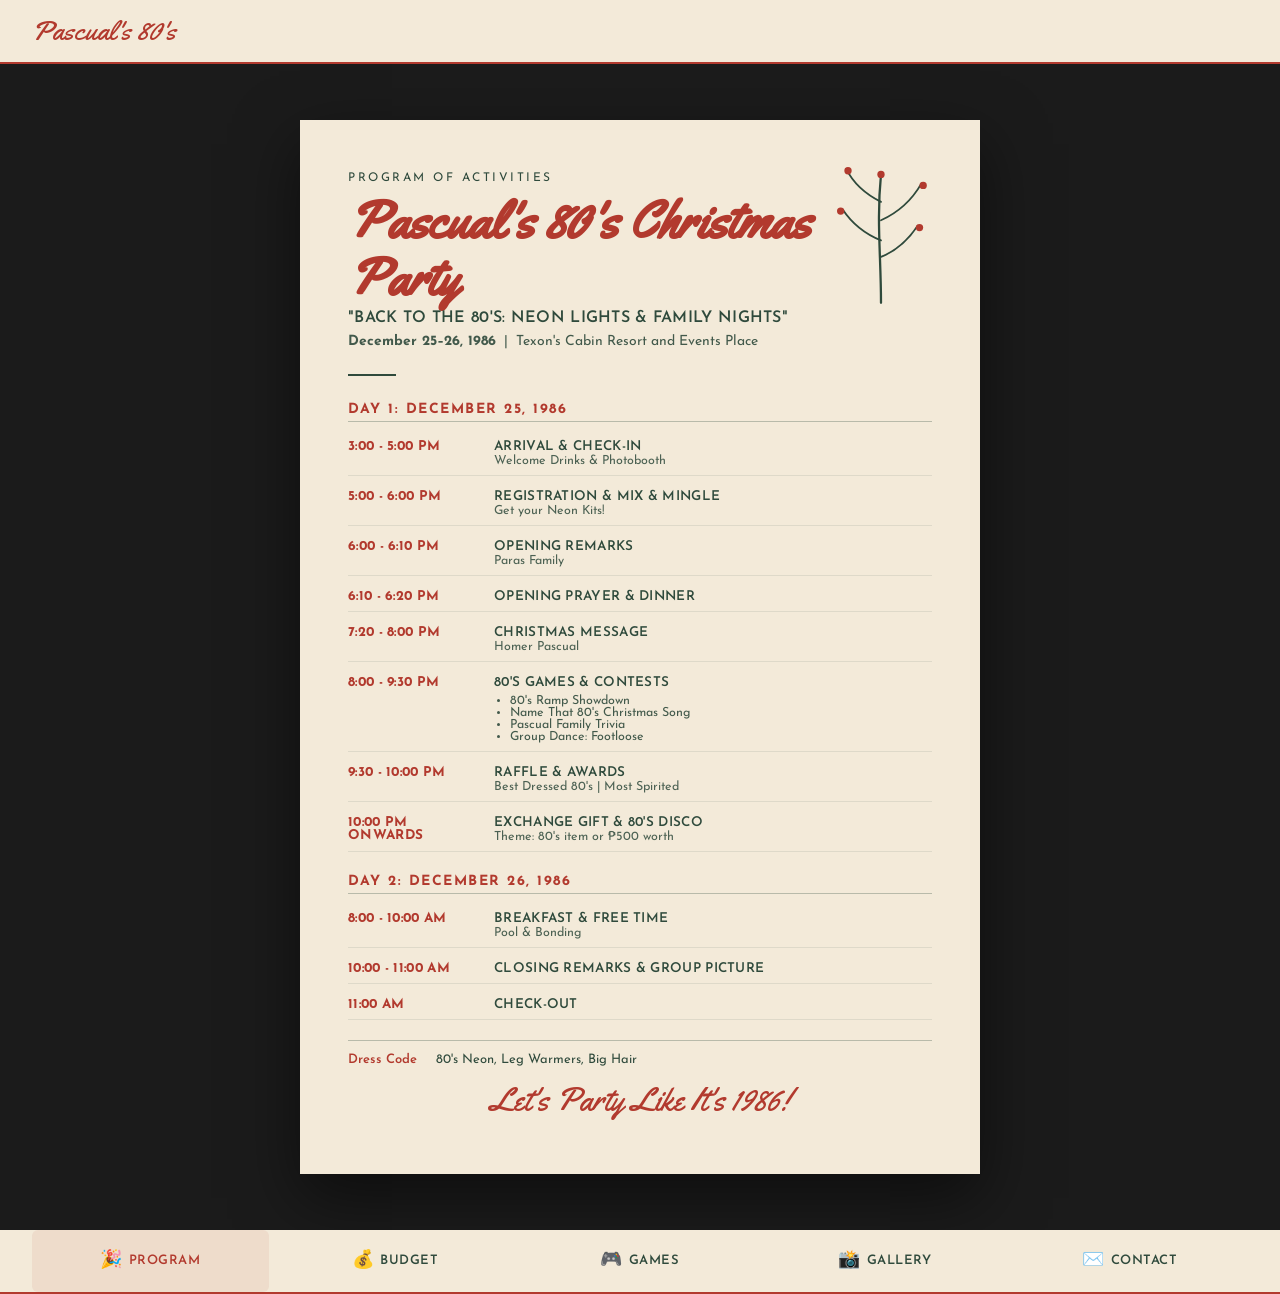
==== index.html @ e9d8d204 "Program: Day 2 ends at 11AM (Closing + Checkout). Budget: remove potluck strikethrough" ====
<!DOCTYPE html>
<html lang="en">
<head>
<meta charset="UTF-8">
<meta name="viewport" content="width=device-width, initial-scale=1.0, maximum-scale=5.0">
<title>Program — Pascual's 80's Christmas Party 1986</title>
<link rel="stylesheet" href="css/style.css">
</head>
<body>

  <nav class="navbar">
    <a href="index.html" class="brand">Pascual's 80's</a>
  </nav>

  <main class="page">
    <div class="card">
      <!-- Pine Sprig Illustration -->
      <svg class="sprig" viewBox="0 0 120 150" xmlns="http://www.w3.org/2000/svg">
        <path d="M60 150 C60 100 55 60 60 10" fill="none" stroke="#2f4a3c" stroke-width="2.5" stroke-linecap="round"/>
        <path d="M60 40 C40 30 28 16 22 4" fill="none" stroke="#2f4a3c" stroke-width="2" stroke-linecap="round"/>
        <path d="M60 60 C82 50 96 34 104 20" fill="none" stroke="#2f4a3c" stroke-width="2" stroke-linecap="round"/>
        <path d="M60 82 C40 74 26 60 18 48" fill="none" stroke="#2f4a3c" stroke-width="2" stroke-linecap="round"/>
        <path d="M60 100 C80 92 92 78 100 66" fill="none" stroke="#2f4a3c" stroke-width="2" stroke-linecap="round"/>
        <circle cx="24" cy="6" r="4" fill="#b23a2e"/>
        <circle cx="106" cy="22" r="4" fill="#b23a2e"/>
        <circle cx="16" cy="50" r="4" fill="#b23a2e"/>
        <circle cx="102" cy="68" r="4" fill="#b23a2e"/>
        <circle cx="60" cy="10" r="4" fill="#b23a2e"/>
      </svg>

      <p class="eyebrow">Program of Activities</p>

      <div class="title-block">
        <h1>Pascual's 80's Christmas Party</h1>
        <div class="subtitle">"Back to the 80's: Neon Lights & Family Nights"</div>
        <div class="venue-info">
          <strong>December 25–26, 1986</strong> &nbsp;|&nbsp; Texon's Cabin Resort and Events Place
        </div>
      </div>

      <div class="rule"></div>

      <!-- Day 1 Schedule -->
      <div class="section-title">Day 1: December 25, 1986</div>

      <div class="timeline">
        <div class="event">
          <div class="time">3:00 - 5:00 PM</div>
          <div class="details">
            <div class="title-text">Arrival & Check-in</div>
            <div class="subtext">Welcome Drinks & Photobooth</div>
          </div>
        </div>

        <div class="event">
          <div class="time">5:00 - 6:00 PM</div>
          <div class="details">
            <div class="title-text">Registration & Mix & Mingle</div>
            <div class="subtext">Get your Neon Kits!</div>
          </div>
        </div>

        <div class="event">
          <div class="time">6:00 - 6:10 PM</div>
          <div class="details">
            <div class="title-text">Opening Remarks</div>
            <div class="subtext">Paras Family</div>
          </div>
        </div>

        <div class="event">
          <div class="time">6:10 - 6:20 PM</div>
          <div class="details">
            <div class="title-text">Opening Prayer & Dinner</div>
          </div>
        </div>

        <div class="event">
          <div class="time">7:20 - 8:00 PM</div>
          <div class="details">
            <div class="title-text">Christmas Message</div>
            <div class="subtext">Homer Pascual</div>
          </div>
        </div>

        <div class="event">
          <div class="time">8:00 - 9:30 PM</div>
          <div class="details">
            <div class="title-text">80's Games & Contests</div>
            <ul class="list">
              <li>80's Ramp Showdown</li>
              <li>Name That 80's Christmas Song</li>
              <li>Pascual Family Trivia</li>
              <li>Group Dance: Footloose</li>
            </ul>
          </div>
        </div>

        <div class="event">
          <div class="time">9:30 - 10:00 PM</div>
          <div class="details">
            <div class="title-text">Raffle & Awards</div>
            <div class="subtext">Best Dressed 80's | Most Spirited</div>
          </div>
        </div>

        <div class="event">
          <div class="time">10:00 PM Onwards</div>
          <div class="details">
            <div class="title-text">Exchange Gift & 80's Disco</div>
            <div class="subtext">Theme: 80's item or ₱500 worth</div>
          </div>
        </div>
      </div>

      <!-- Day 2 Schedule -->
      <div class="section-title">Day 2: December 26, 1986</div>

      <div class="timeline">
        <div class="event">
          <div class="time">8:00 - 10:00 AM</div>
          <div class="details">
            <div class="title-text">Breakfast & Free Time</div>
            <div class="subtext">Pool & Bonding</div>
          </div>
        </div>

        <div class="event">
          <div class="time">10:00 - 11:00 AM</div>
          <div class="details">
            <div class="title-text">Closing Remarks & Group Picture</div>
          </div>
        </div>

        <div class="event">
          <div class="time">11:00 AM</div>
          <div class="details">
            <div class="title-text">Check-Out</div>
          </div>
        </div>
      </div>

      <!-- Footer Information -->
      <div class="party-footer">
        <div class="row"><span class="k">Dress Code</span><span>80's Neon, Leg Warmers, Big Hair</span></div>
      </div>

      <div class="tagline">Let's Party Like It's 1986!</div>
    </div>
  </main>

  <!-- Bottom Tab Bar Navigation -->
  <nav class="bottom-nav">
    <a href="index.html" class="tab active">
      <span class="icon">🎉</span>
      <span>Program</span>
    </a>
    <a href="budget.html" class="tab">
      <span class="icon">💰</span>
      <span>Budget</span>
    </a>
    <a href="games.html" class="tab">
      <span class="icon">🎮</span>
      <span>Games</span>
    </a>
    <a href="gallery.html" class="tab">
      <span class="icon">📸</span>
      <span>Gallery</span>
    </a>
    <a href="contact.html" class="tab">
      <span class="icon">✉️</span>
      <span>Contact</span>
    </a>
  </nav>

</body>
</html>
---- css/style.css ----
/* Pascual's 80's Christmas Party — Mobile-First Professional Stylesheet */

@import url('https://fonts.googleapis.com/css2?family=Yellowtail&family=Josefin+Sans:wght@400;500;600;700&display=swap');

:root{
  --cream:#f3ead9;
  --red:#b23a2e;
  --pine:#2f4a3c;
  --dark:#1b1b1b;
}

*{box-sizing:border-box;}

body{
  margin:0;
  background:var(--dark);
  font-family:'Josefin Sans', sans-serif;
  display:flex;
  flex-direction:column;
  min-height:100vh;
  overflow-x:hidden;
  /* Space for bottom nav */
  padding-bottom:68px;
}

/* ══════════════════════════════════════════
   TOP BRAND BAR — Mobile
   ══════════════════════════════════════════ */
.navbar{
  background:var(--cream);
  border-bottom:2px solid var(--red);
  padding:0 16px;
  display:flex;
  align-items:center;
  justify-content:center;
  height:48px;
  position:sticky;
  top:0;
  z-index:100;
}

.navbar .brand{
  font-family:'Yellowtail', cursive;
  font-size:24px;
  color:var(--red);
  text-decoration:none;
  white-space:nowrap;
}

/* ══════════════════════════════════════════
   BOTTOM TAB BAR — Mobile (Primary Nav)
   ══════════════════════════════════════════ */
.bottom-nav{
  position:fixed;
  bottom:0;
  left:0;
  right:0;
  background:var(--cream);
  border-top:2px solid var(--red);
  display:flex;
  justify-content:space-around;
  align-items:center;
  height:68px;
  z-index:100;
  padding:0 4px;
}

.bottom-nav .tab{
  display:flex;
  flex-direction:column;
  align-items:center;
  justify-content:center;
  gap:2px;
  flex:1;
  height:100%;
  text-decoration:none;
  color:var(--pine);
  font-size:10px;
  font-weight:600;
  letter-spacing:0.5px;
  text-transform:uppercase;
  padding:8px 0;
  transition:all 0.2s ease;
  border-radius:8px;
  margin:4px 2px;
}

.bottom-nav .tab:hover{
  background:rgba(47,74,60,0.08);
}

.bottom-nav .tab.active{
  color:var(--red);
  background:rgba(178,58,46,0.08);
}

.bottom-nav .tab .icon{
  font-size:20px;
  line-height:1;
}

/* ══════════════════════════════════════════
   MAIN CONTENT — Mobile First
   ══════════════════════════════════════════ */
.page{
  flex:1;
  display:flex;
  justify-content:center;
  padding:20px 12px;
}

.card{
  width:100%;
  max-width:680px;
  background:var(--cream);
  position:relative;
  padding:28px 16px;
  display:flex;
  flex-direction:column;
  box-shadow:0 24px 60px rgba(0,0,0,0.5);
}

/* ── Pine Sprig ── */
.sprig{
  position:absolute;
  top:16px;
  right:16px;
  width:60px;
  height:75px;
}

/* ══════════════════════════════════════════
   TYPOGRAPHY — Mobile First
   ══════════════════════════════════════════ */
.eyebrow{
  font-size:12px;
  letter-spacing:1.5px;
  text-transform:uppercase;
  color:var(--pine);
  margin:0 0 8px;
}

.title-block{ margin-bottom:12px; }

h1{
  font-family:'Yellowtail', cursive;
  font-size:36px;
  line-height:1.1;
  color:var(--red);
  margin:0 0 4px;
}

h2{
  font-family:'Yellowtail', cursive;
  font-size:28px;
  line-height:1.1;
  color:var(--red);
  margin:0 0 4px;
}

.subtitle{
  font-size:14px;
  font-weight:600;
  letter-spacing:0.3px;
  color:var(--pine);
  margin:0 0 6px;
  text-transform:uppercase;
}

.venue-info{
  font-size:14px;
  color:var(--pine);
  opacity:0.9;
  margin-bottom:10px;
  line-height:1.4;
}

.rule{
  width:48px;
  height:2px;
  background:var(--pine);
  margin:0 0 12px;
}

/* ══════════════════════════════════════════
   SECTION TITLE
   ══════════════════════════════════════════ */
.section-title{
  font-size:12px;
  font-weight:700;
  letter-spacing:1px;
  text-transform:uppercase;
  color:var(--red);
  border-bottom:1px solid rgba(47,74,60,0.3);
  padding-bottom:4px;
  margin:14px 0 10px;
}

/* ══════════════════════════════════════════
   TIMELINE — Mobile (stacked)
   ══════════════════════════════════════════ */
.timeline{
  display:flex;
  flex-direction:column;
  gap:6px;
  margin-bottom:8px;
}

.event{
  display:flex;
  flex-direction:column;
  gap:2px;
  font-size:14px;
  color:var(--pine);
  padding:8px 0;
  border-bottom:1px solid rgba(47,74,60,0.1);
}

.event .time{
  font-weight:700;
  color:var(--red);
  font-size:12px;
  text-transform:uppercase;
  letter-spacing:0.3px;
}

.event .details{
  display:flex;
  flex-direction:column;
  gap:2px;
}

.event .title-text{
  font-weight:600;
  text-transform:uppercase;
  letter-spacing:0.3px;
  font-size:14px;
}

.event .subtext{
  font-size:13px;
  opacity:0.85;
}

.event .list{
  margin:4px 0 0;
  padding-left:16px;
  font-size:13px;
  opacity:0.9;
}

/* ══════════════════════════════════════════
   SUMMARY BOX — Mobile
   ══════════════════════════════════════════ */
.summary{
  background:rgba(47,74,60,0.08);
  border-left:3px solid var(--red);
  padding:16px 14px;
  margin-bottom:16px;
  border-radius:0 8px 8px 0;
}

.summary .big-number{
  font-family:'Yellowtail', cursive;
  font-size:30px;
  color:var(--red);
  line-height:1;
  margin:0;
}

.summary .per-month{
  font-size:15px;
  font-weight:700;
  color:var(--pine);
  margin:4px 0 0;
}

.summary .per-month span{
  color:var(--red);
  font-size:17px;
}

.summary .total{
  font-size:12px;
  color:var(--pine);
  opacity:0.8;
  margin-top:4px;
}

/* ══════════════════════════════════════════
   BUDGET TABLE — Mobile
   ══════════════════════════════════════════ */
.budget-table{
  width:100%;
  border-collapse:collapse;
  margin-bottom:16px;
}

.budget-table th{
  text-align:left;
  font-size:10px;
  text-transform:uppercase;
  letter-spacing:0.3px;
  color:var(--pine);
  padding:6px 0;
  border-bottom:1px solid rgba(47,74,60,0.2);
}

.budget-table th:last-child{ text-align:right; }

.budget-table td{
  padding:8px 0;
  font-size:13px;
  color:var(--pine);
  border-bottom:1px solid rgba(47,74,60,0.1);
  vertical-align:top;
}

.budget-table td:last-child{
  text-align:right;
  font-weight:600;
  color:var(--red);
  white-space:nowrap;
  padding-left:8px;
}

.budget-table td .desc{
  font-size:11px;
  opacity:0.7;
  font-weight:400;
  margin-top:2px;
}

.budget-table tr.total-row td{
  border-top:2px solid var(--pine);
  border-bottom:none;
  padding-top:10px;
  font-weight:700;
  font-size:14px;
}

.budget-table tr.total-row td:last-child{
  color:var(--red);
  font-size:16px;
}

/* ══════════════════════════════════════════
   NOTES
   ══════════════════════════════════════════ */
.notes{
  background:rgba(47,74,60,0.05);
  border-radius:8px;
  padding:12px 14px;
  margin-bottom:16px;
}

.notes p{
  margin:0 0 6px;
  font-size:13px;
  color:var(--pine);
  line-height:1.4;
}

.notes p:last-child{ margin-bottom:0; }
.notes strong{ color:var(--red); }

/* ══════════════════════════════════════════
   FOOTER
   ══════════════════════════════════════════ */
.party-footer{
  margin-top:12px;
  border-top:1px solid rgba(47,74,60,0.3);
  padding-top:12px;
  display:flex;
  flex-direction:column;
  gap:4px;
  font-size:12px;
  color:var(--pine);
}

.party-footer .row{ display:flex; gap:8px; }

.party-footer .k{
  width:60px;
  flex-shrink:0;
  font-weight:600;
  color:var(--red);
}

.tagline{
  text-align:center;
  font-family:'Yellowtail', cursive;
  font-size:22px;
  color:var(--red);
  margin-top:12px;
}

/* ══════════════════════════════════════════
   GAMES GRID — Mobile (1 column)
   ══════════════════════════════════════════ */
.games-grid{
  display:grid;
  grid-template-columns:1fr;
  gap:10px;
  margin-bottom:16px;
}

.game-card{
  background:rgba(47,74,60,0.05);
  border-radius:8px;
  padding:14px;
  border:1px solid rgba(47,74,60,0.1);
}

.game-card h3{
  font-family:'Yellowtail', cursive;
  font-size:20px;
  color:var(--red);
  margin:0 0 4px;
}

.game-card p{
  font-size:13px;
  color:var(--pine);
  margin:0;
  line-height:1.4;
}

.game-card .status{
  display:inline-block;
  font-size:10px;
  font-weight:700;
  letter-spacing:0.5px;
  text-transform:uppercase;
  color:var(--cream);
  background:var(--red);
  padding:3px 8px;
  border-radius:4px;
  margin-top:8px;
}

/* ══════════════════════════════════════════
   GALLERY GRID — Mobile (1 column)
   ══════════════════════════════════════════ */
.gallery-grid{
  display:grid;
  grid-template-columns:1fr;
  gap:10px;
  margin-bottom:16px;
}

.gallery-item{
  aspect-ratio:4/3;
  background:rgba(47,74,60,0.08);
  border-radius:8px;
  display:flex;
  align-items:center;
  justify-content:center;
  border:1px solid rgba(47,74,60,0.1);
}

.gallery-item span{
  font-family:'Yellowtail', cursive;
  font-size:16px;
  color:var(--pine);
  opacity:0.5;
}

/* ══════════════════════════════════════════
   CONTACT FORM — Mobile
   ══════════════════════════════════════════ */
.contact-form{
  display:flex;
  flex-direction:column;
  gap:12px;
  margin-bottom:16px;
}

.form-group{
  display:flex;
  flex-direction:column;
  gap:4px;
}

.form-group label{
  font-size:11px;
  font-weight:600;
  color:var(--pine);
  text-transform:uppercase;
  letter-spacing:0.5px;
}

.form-group input,
.form-group textarea{
  padding:12px 14px;
  border:1px solid rgba(47,74,60,0.2);
  border-radius:6px;
  font-family:'Josefin Sans', sans-serif;
  font-size:16px;
  color:var(--pine);
  background:rgba(255,255,255,0.5);
}

.form-group textarea{
  min-height:80px;
  resize:vertical;
}

.btn-submit{
  padding:14px 24px;
  background:var(--red);
  color:var(--cream);
  border:none;
  border-radius:6px;
  font-family:'Josefin Sans', sans-serif;
  font-size:13px;
  font-weight:700;
  letter-spacing:0.5px;
  text-transform:uppercase;
  cursor:pointer;
  transition:background 0.2s ease;
  min-height:48px;
}

.btn-submit:hover{
  background:#9a2f24;
}

/* ══════════════════════════════════════════
   PAYMENT METHODS — Mobile
   ══════════════════════════════════════════ */
.payment-methods{
  display:flex;
  flex-direction:column;
  gap:10px;
  margin-bottom:16px;
}

.payment-option{
  display:flex;
  gap:10px;
  padding:14px;
  background:rgba(47,74,60,0.05);
  border-radius:8px;
  border:1px solid rgba(47,74,60,0.1);
  align-items:flex-start;
}

.payment-icon{
  font-size:20px;
  flex-shrink:0;
  width:36px;
  height:36px;
  background:rgba(47,74,60,0.08);
  border-radius:8px;
  display:flex;
  align-items:center;
  justify-content:center;
}

.payment-details{
  display:flex;
  flex-direction:column;
  gap:2px;
  flex:1;
}

.payment-details h4{
  font-size:14px;
  font-weight:700;
  color:var(--red);
  margin:0;
}

.payment-details p{
  font-size:12px;
  color:var(--pine);
  margin:0;
  line-height:1.4;
}

.qr-placeholder{
  margin-top:8px;
  width:80px;
  height:80px;
  background:rgba(47,74,60,0.08);
  border-radius:8px;
  display:flex;
  flex-direction:column;
  align-items:center;
  justify-content:center;
  border:2px dashed rgba(47,74,60,0.2);
}

.qr-placeholder span{
  font-family:'Yellowtail', cursive;
  font-size:14px;
  color:var(--pine);
  opacity:0.6;
}

.qr-placeholder small{
  font-size:9px;
  color:var(--pine);
  opacity:0.5;
  margin-top:2px;
}

/* ══════════════════════════════════════════
   DISCOUNT / POTLUCK BADGES
   ══════════════════════════════════════════ */
.discount-row{ position:relative; }

.original-price{
  text-decoration:line-through;
  color:rgba(47,74,60,0.5);
  font-weight:400;
  font-size:12px;
}

.potluck-badge{
  display:inline-block;
  background:linear-gradient(135deg,var(--pine) 0%,#1f3a2a 100%);
  color:var(--cream);
  font-size:11px;
  font-weight:700;
  letter-spacing:0.5px;
  padding:3px 10px;
  border-radius:4px;
  margin-left:4px;
  vertical-align:middle;
  text-transform:uppercase;
  font-style:italic;
}

.discount-badge{
  display:inline-block;
  background:var(--red);
  color:var(--cream);
  font-size:11px;
  font-weight:700;
  letter-spacing:0.3px;
  padding:3px 8px;
  border-radius:4px;
  margin-left:4px;
  vertical-align:middle;
  text-transform:uppercase;
}

.final-price{
  font-weight:700;
  color:var(--red);
  font-size:15px;
}

.savings{
  font-size:11px;
  color:var(--pine);
  opacity:0.7;
  margin-top:2px;
}

/* ══════════════════════════════════════════
   DISCOUNT BANNER — Mobile
   ══════════════════════════════════════════ */
.discount-banner{
  background:linear-gradient(135deg,var(--red) 0%,#9a2f24 100%);
  color:var(--cream);
  padding:12px 14px;
  border-radius:8px;
  margin-bottom:16px;
  display:flex;
  align-items:center;
  justify-content:space-between;
  gap:10px;
}

.discount-banner .banner-text{
  display:flex;
  flex-direction:column;
  gap:2px;
}

.discount-banner .banner-label{
  font-size:10px;
  text-transform:uppercase;
  letter-spacing:0.5px;
  opacity:0.9;
}

.discount-banner .banner-amount{
  font-family:'Yellowtail', cursive;
  font-size:26px;
  line-height:1;
}

.discount-banner .banner-sub{
  font-size:11px;
  opacity:0.85;
}

.discount-banner .banner-sub strong{
  color:var(--cream);
  font-weight:700;
  opacity:1;
  text-decoration:underline;
}

.discount-banner .banner-badge{
  background:rgba(255,255,255,0.2);
  border:2px solid var(--cream);
  padding:5px 10px;
  border-radius:6px;
  font-weight:700;
  font-size:11px;
  letter-spacing:0.3px;
  text-transform:uppercase;
  white-space:nowrap;
  flex-shrink:0;
}

/* ══════════════════════════════════════════
   TABLET & DESKTOP — 600px+
   ══════════════════════════════════════════ */
@media(min-width:600px){

  body{
    padding-bottom:0;
  }

  .navbar{
    height:64px;
    padding:0 32px;
    justify-content:space-between;
  }

  .navbar .brand{
    font-size:28px;
  }

  /* Show desktop nav links in top bar */
  .bottom-nav{
    position:static;
    border-top:none;
    border-bottom:2px solid var(--red);
    background:var(--cream);
    height:64px;
    padding:0 32px;
    justify-content:center;
    gap:8px;
  }

  .bottom-nav .tab{
    flex-direction:row;
    gap:6px;
    font-size:13px;
    padding:8px 20px;
    margin:0;
    border-radius:6px;
  }

  .bottom-nav .tab .icon{
    font-size:18px;
  }

  .page{
    padding:56px 16px;
  }

  .card{
    padding:52px 48px;
  }

  .sprig{
    top:44px;
    right:44px;
    width:110px;
    height:140px;
  }

  h1{ font-size:52px; }
  h2{ font-size:38px; }

  .subtitle{ font-size:16px; }
  .venue-info{ font-size:14px; }

  .eyebrow{ font-size:12px; letter-spacing:2.5px; }

  .section-title{ font-size:14px; letter-spacing:1.5px; }

  /* Timeline — horizontal on desktop */
  .event{
    flex-direction:row;
    gap:16px;
  }

  .event .time{
    width:130px;
    flex-shrink:0;
    font-size:13.5px;
  }

  .event .title-text{ font-size:13.5px; }
  .event .subtext{ font-size:12.5px; }
  .event .list{ font-size:12.5px; }

  .summary{ padding:20px 24px; }
  .summary .big-number{ font-size:42px; }
  .summary .per-month{ font-size:18px; }
  .summary .per-month span{ font-size:22px; }
  .summary .total{ font-size:14px; }

  .budget-table td{ font-size:14px; }
  .budget-table td .desc{ font-size:12px; }
  .budget-table tr.total-row td{ font-size:16px; }
  .budget-table tr.total-row td:last-child{ font-size:18px; }

  .tagline{ font-size:32px; }

  .games-grid{ grid-template-columns:1fr 1fr; }
  .gallery-grid{ grid-template-columns:1fr 1fr; }

  .discount-banner{ padding:16px 24px; }
  .discount-banner .banner-label{ font-size:11px; }
  .discount-banner .banner-amount{ font-size:32px; }
  .discount-banner .banner-sub{ font-size:12px; }
  .discount-banner .banner-badge{ font-size:14px; padding:8px 16px; }

  .original-price{ font-size:13px; }
  .final-price{ font-size:16px; }
  .savings{ font-size:12px; }

  .party-footer{ font-size:13px; }
  .party-footer .k{ width:80px; }

  .payment-icon{ font-size:28px; width:48px; height:48px; }
  .payment-details h4{ font-size:16px; }
  .payment-details p{ font-size:13px; }

  .form-group input,
  .form-group textarea{ font-size:14px; }
}

/* ══════════════════════════════════════════
   LARGE SCREENS — 900px+
   ══════════════════════════════════════════ */
@media(min-width:900px){
  .card{
    max-width:680px;
  }
}
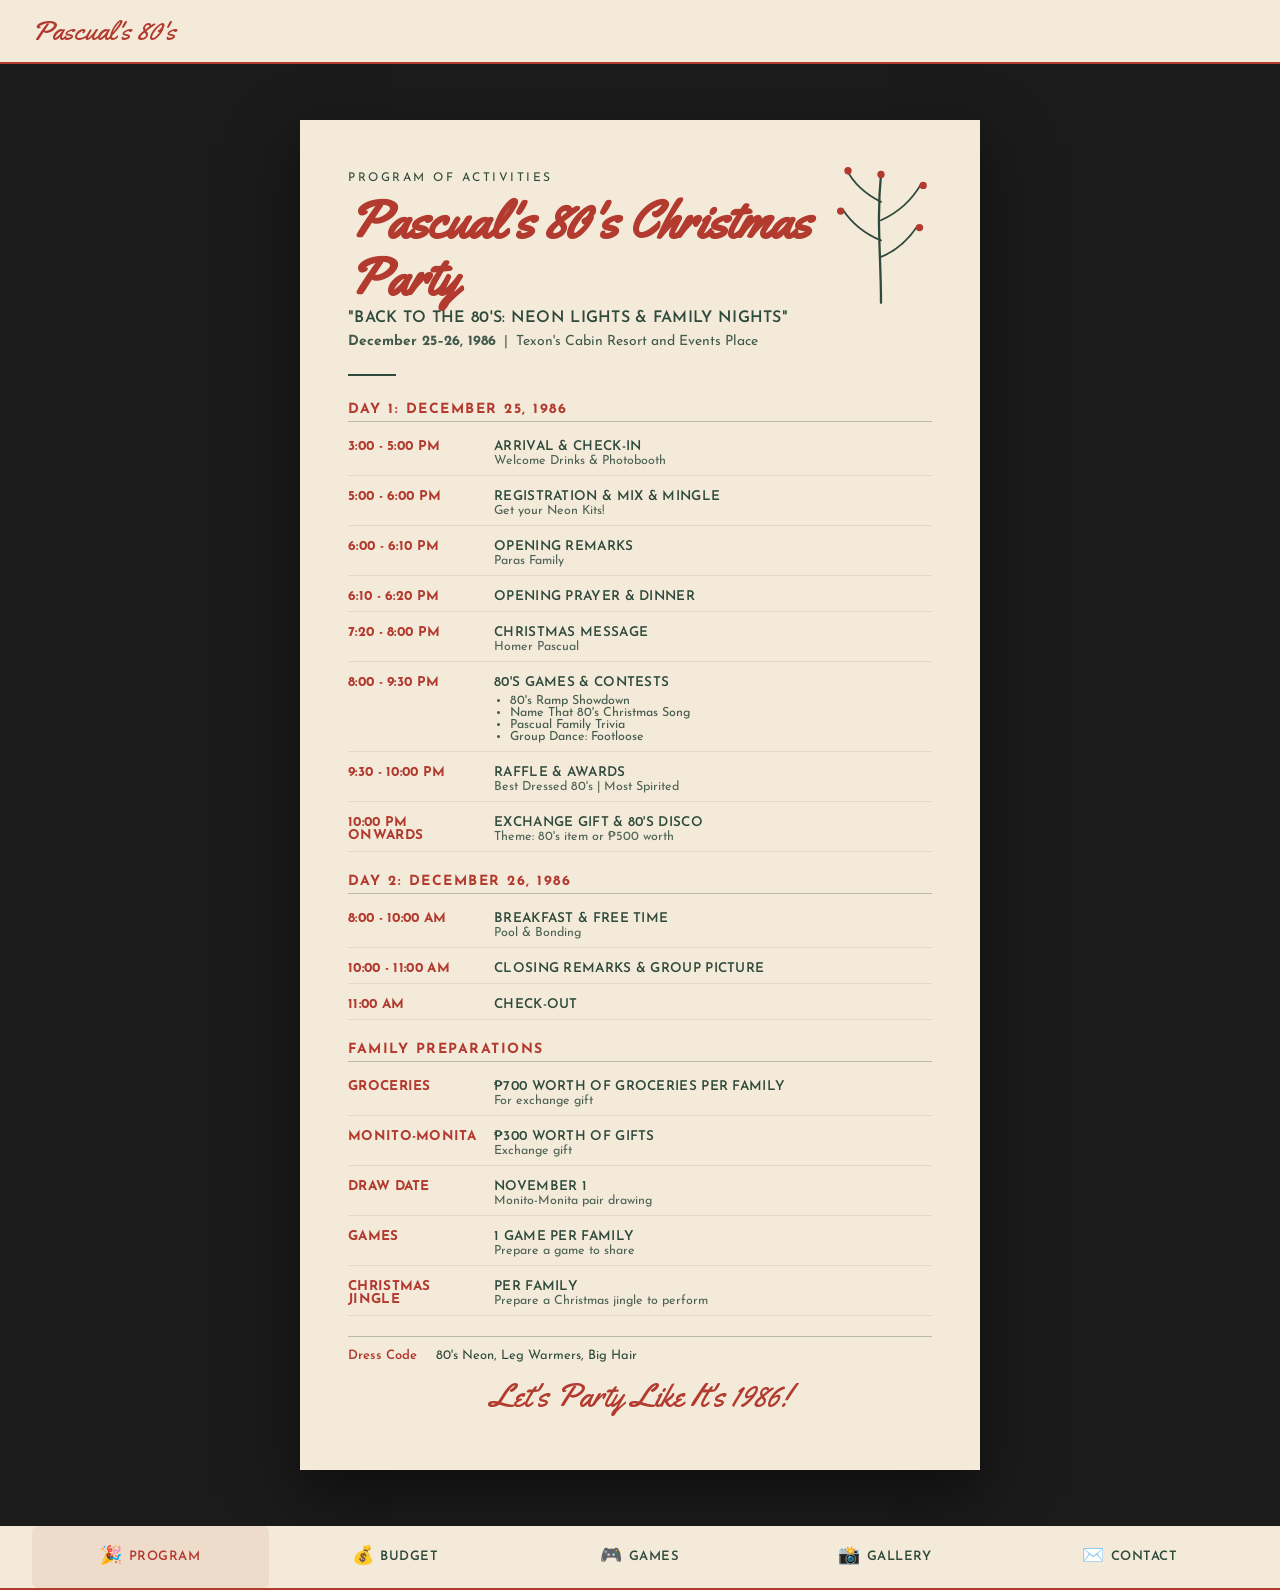
==== commit be8294c1: "Program: add Family Preparations section (groceries, monito-monita, games, jingle)" ====
--- a/index.html
+++ b/index.html
@@ -140,6 +140,47 @@
         </div>
       </div>
 
+      <!-- Preparations Section -->
+      <div class="section-title">Family Preparations</div>
+
+      <div class="timeline">
+        <div class="event">
+          <div class="time">Groceries</div>
+          <div class="details">
+            <div class="title-text">₱700 worth of groceries per family</div>
+            <div class="subtext">For exchange gift</div>
+          </div>
+        </div>
+        <div class="event">
+          <div class="time">Monito-Monita</div>
+          <div class="details">
+            <div class="title-text">₱300 worth of gifts</div>
+            <div class="subtext">Exchange gift</div>
+          </div>
+        </div>
+        <div class="event">
+          <div class="time">Draw Date</div>
+          <div class="details">
+            <div class="title-text">November 1</div>
+            <div class="subtext">Monito-Monita pair drawing</div>
+          </div>
+        </div>
+        <div class="event">
+          <div class="time">Games</div>
+          <div class="details">
+            <div class="title-text">1 game per family</div>
+            <div class="subtext">Prepare a game to share</div>
+          </div>
+        </div>
+        <div class="event">
+          <div class="time">Christmas Jingle</div>
+          <div class="details">
+            <div class="title-text">Per family</div>
+            <div class="subtext">Prepare a Christmas jingle to perform</div>
+          </div>
+        </div>
+      </div>
+
       <!-- Footer Information -->
       <div class="party-footer">
         <div class="row"><span class="k">Dress Code</span><span>80's Neon, Leg Warmers, Big Hair</span></div>
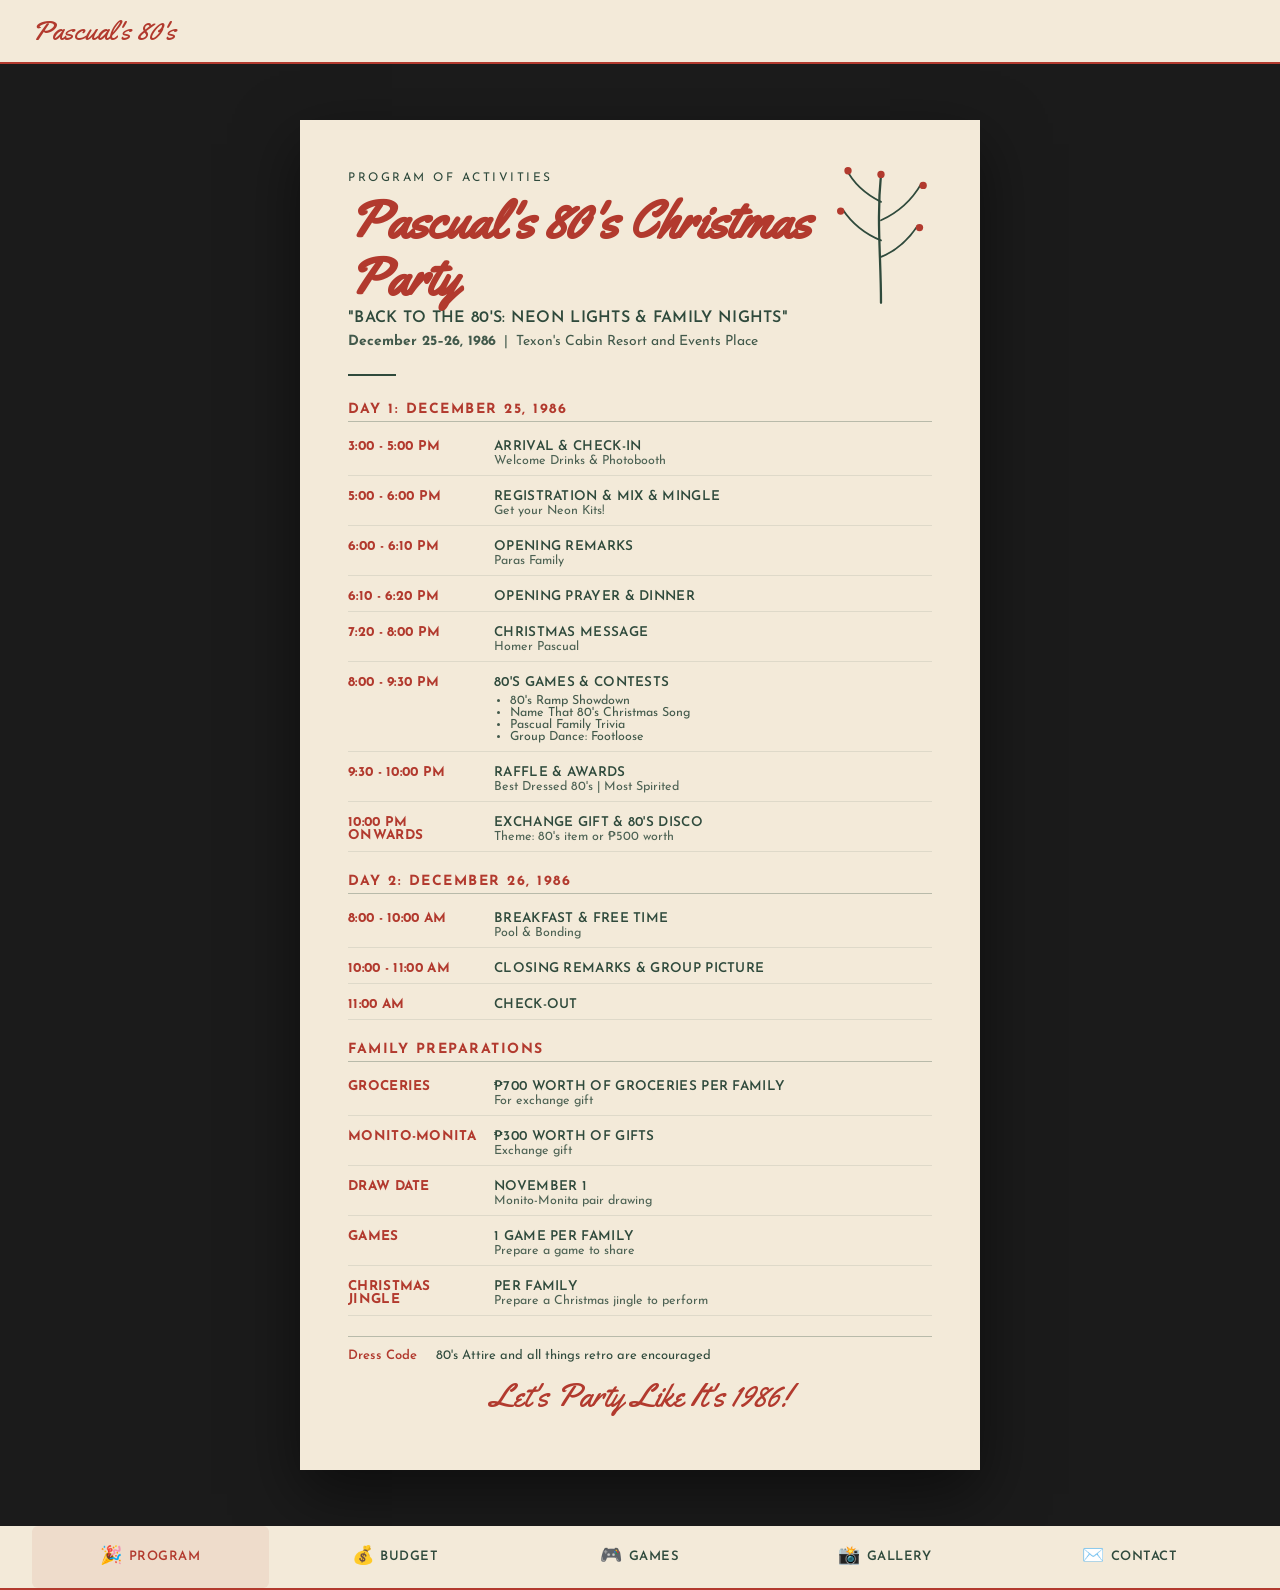
==== commit 3bb43933: "Program: update dress code text" ====
--- a/index.html
+++ b/index.html
@@ -183,7 +183,7 @@
 
       <!-- Footer Information -->
       <div class="party-footer">
-        <div class="row"><span class="k">Dress Code</span><span>80's Neon, Leg Warmers, Big Hair</span></div>
+        <div class="row"><span class="k">Dress Code</span><span>80's Attire and all things retro are encouraged</span></div>
       </div>
 
       <div class="tagline">Let's Party Like It's 1986!</div>
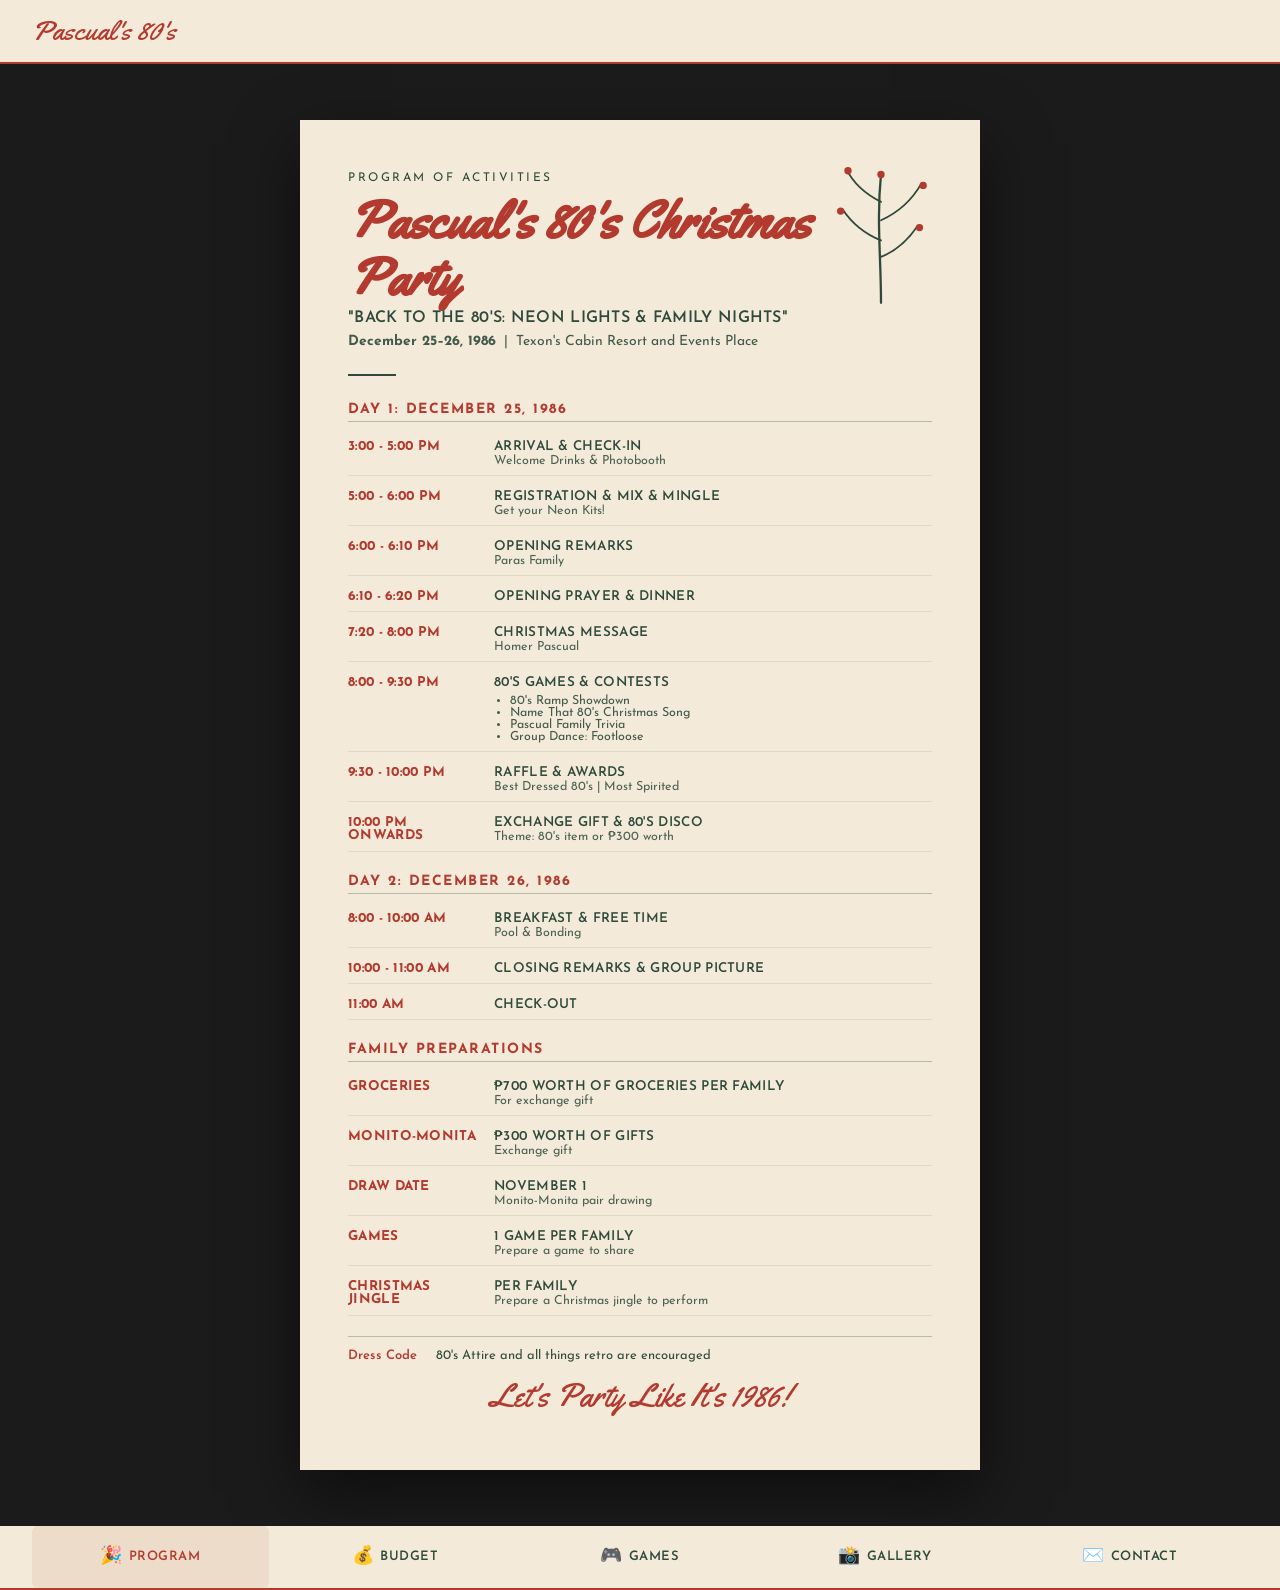
==== commit 9e93441a: "Program: update exchange gift price from P500 to P300" ====
--- a/index.html
+++ b/index.html
@@ -108,7 +108,7 @@
           <div class="time">10:00 PM Onwards</div>
           <div class="details">
             <div class="title-text">Exchange Gift & 80's Disco</div>
-            <div class="subtext">Theme: 80's item or ₱500 worth</div>
+            <div class="subtext">Theme: 80's item or ₱300 worth</div>
           </div>
         </div>
       </div>
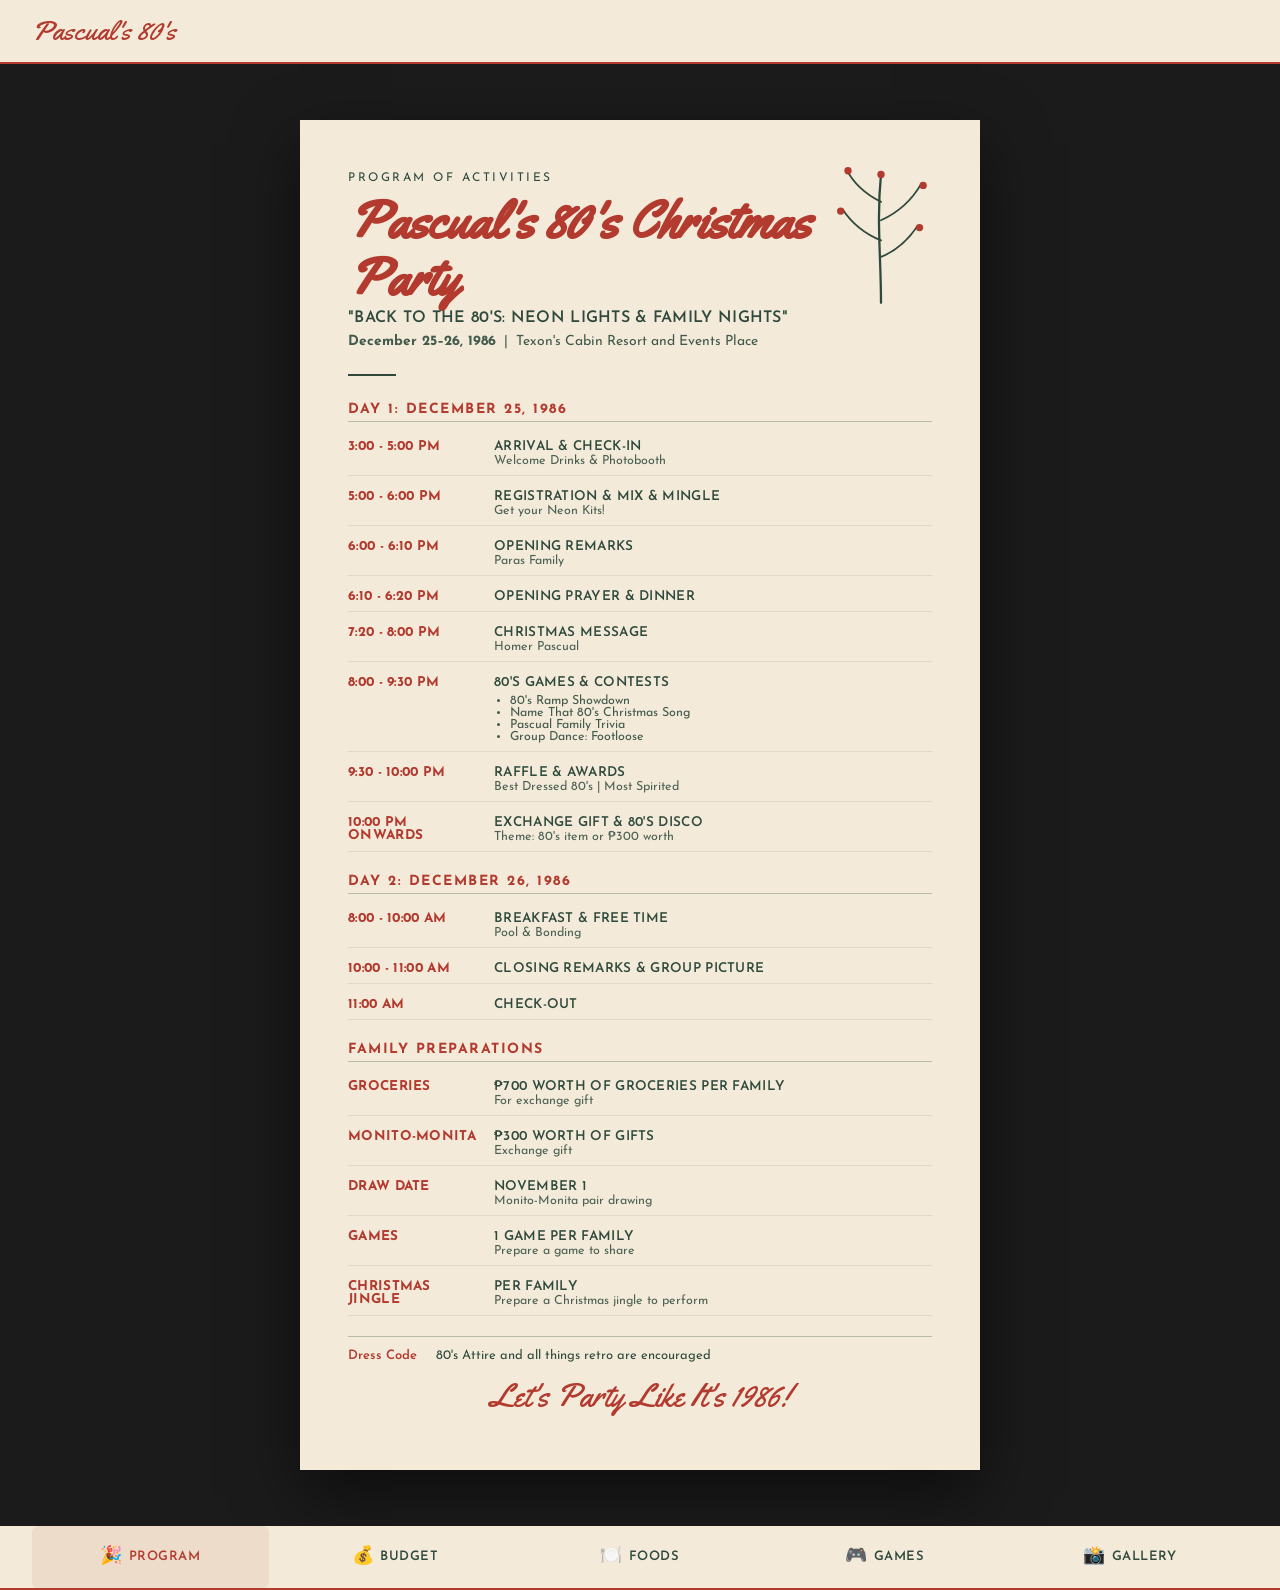
==== commit e8e0d069: "Nav: remove CONTACT tab, add FOODS tab (placeholder for food planning)" ====
--- a/index.html
+++ b/index.html
@@ -200,6 +200,10 @@
       <span class="icon">💰</span>
       <span>Budget</span>
     </a>
+    <a href="foods.html" class="tab">
+      <span class="icon">🍽️</span>
+      <span>Foods</span>
+    </a>
     <a href="games.html" class="tab">
       <span class="icon">🎮</span>
       <span>Games</span>
@@ -208,10 +212,6 @@
       <span class="icon">📸</span>
       <span>Gallery</span>
     </a>
-    <a href="contact.html" class="tab">
-      <span class="icon">✉️</span>
-      <span>Contact</span>
-    </a>
   </nav>
 
 </body>
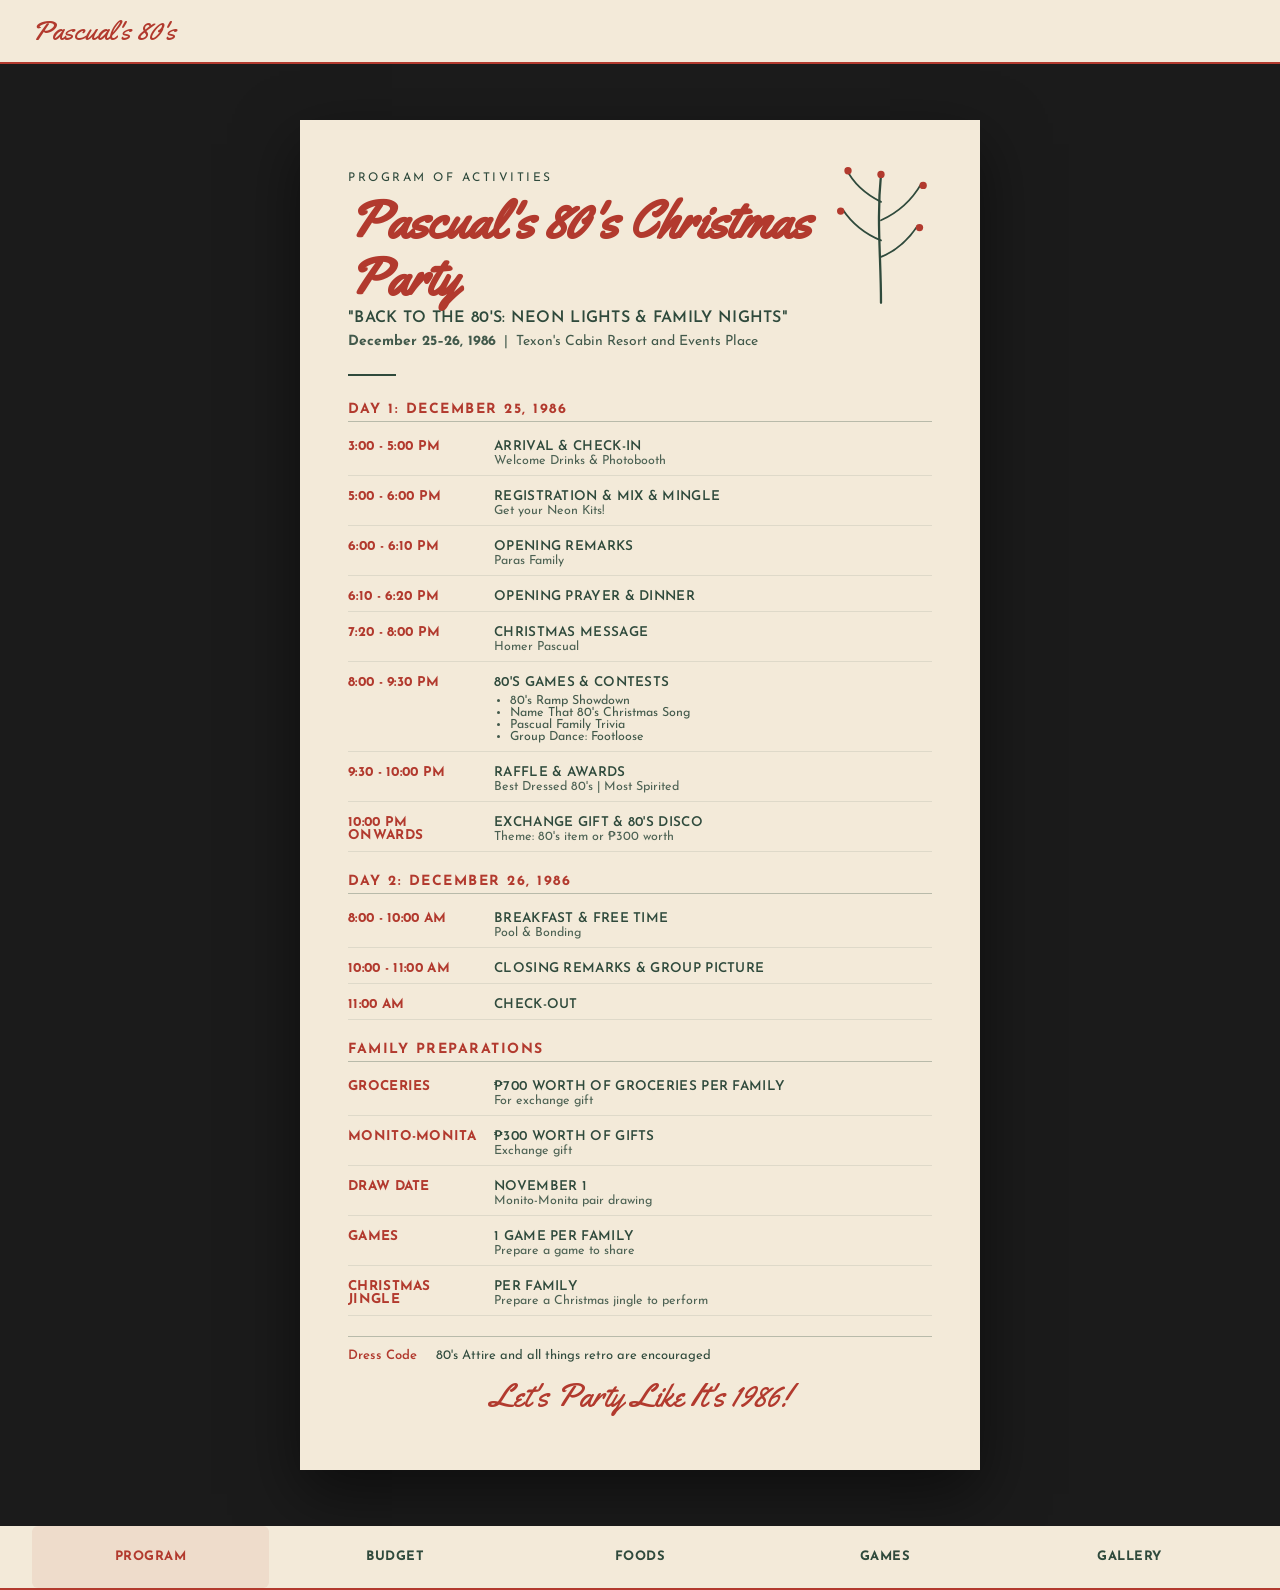
==== commit 69b716ec: "Nav: remove emojis, text-only tabs (cleaner, period-appropriate)" ====
--- a/index.html
+++ b/index.html
@@ -192,26 +192,11 @@
 
   <!-- Bottom Tab Bar Navigation -->
   <nav class="bottom-nav">
-    <a href="index.html" class="tab active">
-      <span class="icon">🎉</span>
-      <span>Program</span>
-    </a>
-    <a href="budget.html" class="tab">
-      <span class="icon">💰</span>
-      <span>Budget</span>
-    </a>
-    <a href="foods.html" class="tab">
-      <span class="icon">🍽️</span>
-      <span>Foods</span>
-    </a>
-    <a href="games.html" class="tab">
-      <span class="icon">🎮</span>
-      <span>Games</span>
-    </a>
-    <a href="gallery.html" class="tab">
-      <span class="icon">📸</span>
-      <span>Gallery</span>
-    </a>
+    <a href="index.html" class="tab active">Program</a>
+    <a href="budget.html" class="tab">Budget</a>
+    <a href="foods.html" class="tab">Foods</a>
+    <a href="games.html" class="tab">Games</a>
+    <a href="gallery.html" class="tab">Gallery</a>
   </nav>
 
 </body>
--- a/css/style.css
+++ b/css/style.css
@@ -20,7 +20,7 @@
   min-height:100vh;
   overflow-x:hidden;
   /* Space for bottom nav */
-  padding-bottom:68px;
+  padding-bottom:56px;
 }
 
 /* ══════════════════════════════════════════
@@ -60,7 +60,7 @@
   display:flex;
   justify-content:space-around;
   align-items:center;
-  height:68px;
+  height:56px;
   z-index:100;
   padding:0 4px;
 }
@@ -70,13 +70,12 @@
   flex-direction:column;
   align-items:center;
   justify-content:center;
-  gap:2px;
   flex:1;
   height:100%;
   text-decoration:none;
   color:var(--pine);
   font-size:10px;
-  font-weight:600;
+  font-weight:700;
   letter-spacing:0.5px;
   text-transform:uppercase;
   padding:8px 0;
@@ -92,11 +91,6 @@
 .bottom-nav .tab.active{
   color:var(--red);
   background:rgba(178,58,46,0.08);
-}
-
-.bottom-nav .tab .icon{
-  font-size:20px;
-  line-height:1;
 }
 
 /* ══════════════════════════════════════════
@@ -393,6 +387,21 @@
   font-size:22px;
   color:var(--red);
   margin-top:12px;
+}
+
+/* ══════════════════════════════════════════
+   FOOD IMAGES
+   ══════════════════════════════════════════ */
+.event-image{
+  margin-bottom:8px;
+}
+
+.food-img{
+  width:100%;
+  max-width:200px;
+  height:auto;
+  border-radius:8px;
+  display:block;
 }
 
 /* ══════════════════════════════════════════
@@ -759,10 +768,6 @@
     border-radius:6px;
   }
 
-  .bottom-nav .tab .icon{
-    font-size:18px;
-  }
-
   .page{
     padding:56px 16px;
   }
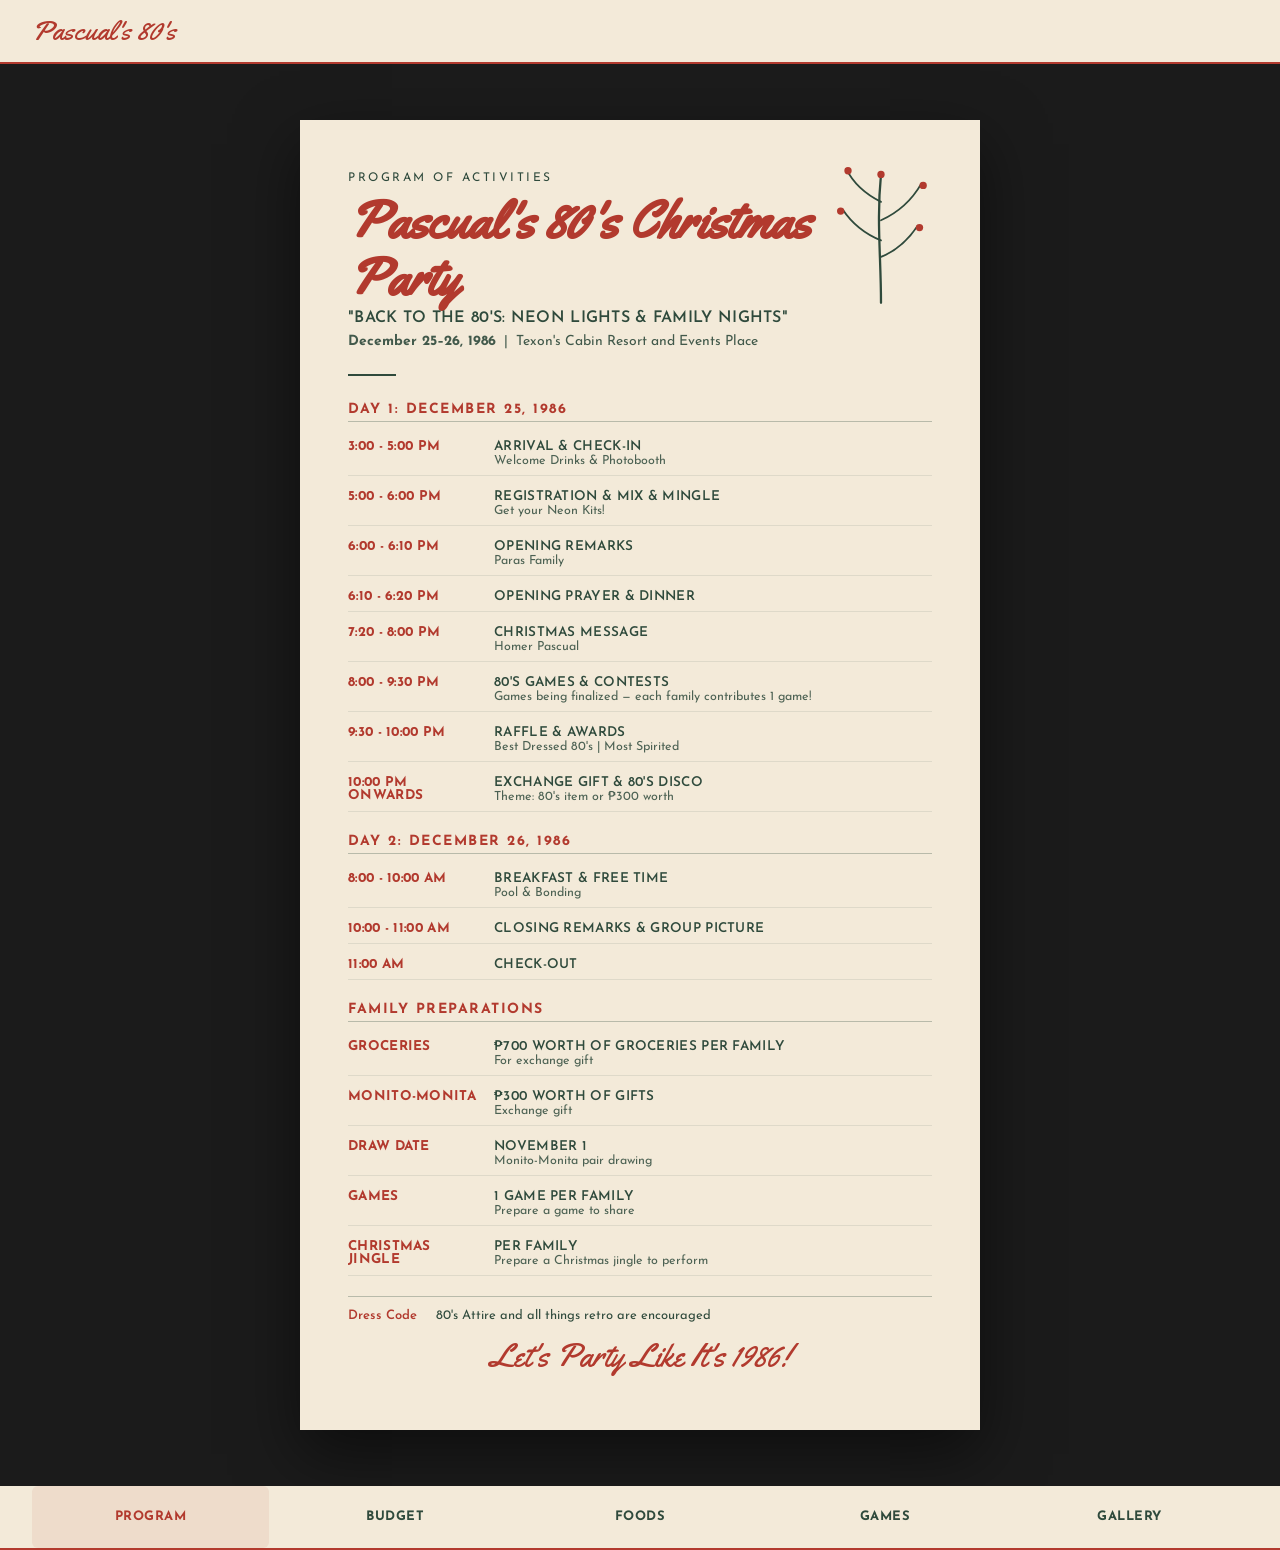
==== commit d294c5f2: "Program: remove game list placeholder (TBD on Games tab instead)" ====
--- a/index.html
+++ b/index.html
@@ -87,12 +87,7 @@
           <div class="time">8:00 - 9:30 PM</div>
           <div class="details">
             <div class="title-text">80's Games & Contests</div>
-            <ul class="list">
-              <li>80's Ramp Showdown</li>
-              <li>Name That 80's Christmas Song</li>
-              <li>Pascual Family Trivia</li>
-              <li>Group Dance: Footloose</li>
-            </ul>
+            <div class="subtext">Games being finalized — each family contributes 1 game!</div>
           </div>
         </div>
 
--- a/css/style.css
+++ b/css/style.css
@@ -588,31 +588,16 @@
   line-height:1.4;
 }
 
-.qr-placeholder{
-  margin-top:8px;
-  width:80px;
-  height:80px;
-  background:rgba(47,74,60,0.08);
+.qr-code{
+  margin-top:10px;
+}
+
+.qr-img{
+  width:120px;
+  height:120px;
   border-radius:8px;
-  display:flex;
-  flex-direction:column;
-  align-items:center;
-  justify-content:center;
-  border:2px dashed rgba(47,74,60,0.2);
-}
-
-.qr-placeholder span{
-  font-family:'Yellowtail', cursive;
-  font-size:14px;
-  color:var(--pine);
-  opacity:0.6;
-}
-
-.qr-placeholder small{
-  font-size:9px;
-  color:var(--pine);
-  opacity:0.5;
-  margin-top:2px;
+  display:block;
+  border:1px solid rgba(47,74,60,0.1);
 }
 
 /* ══════════════════════════════════════════
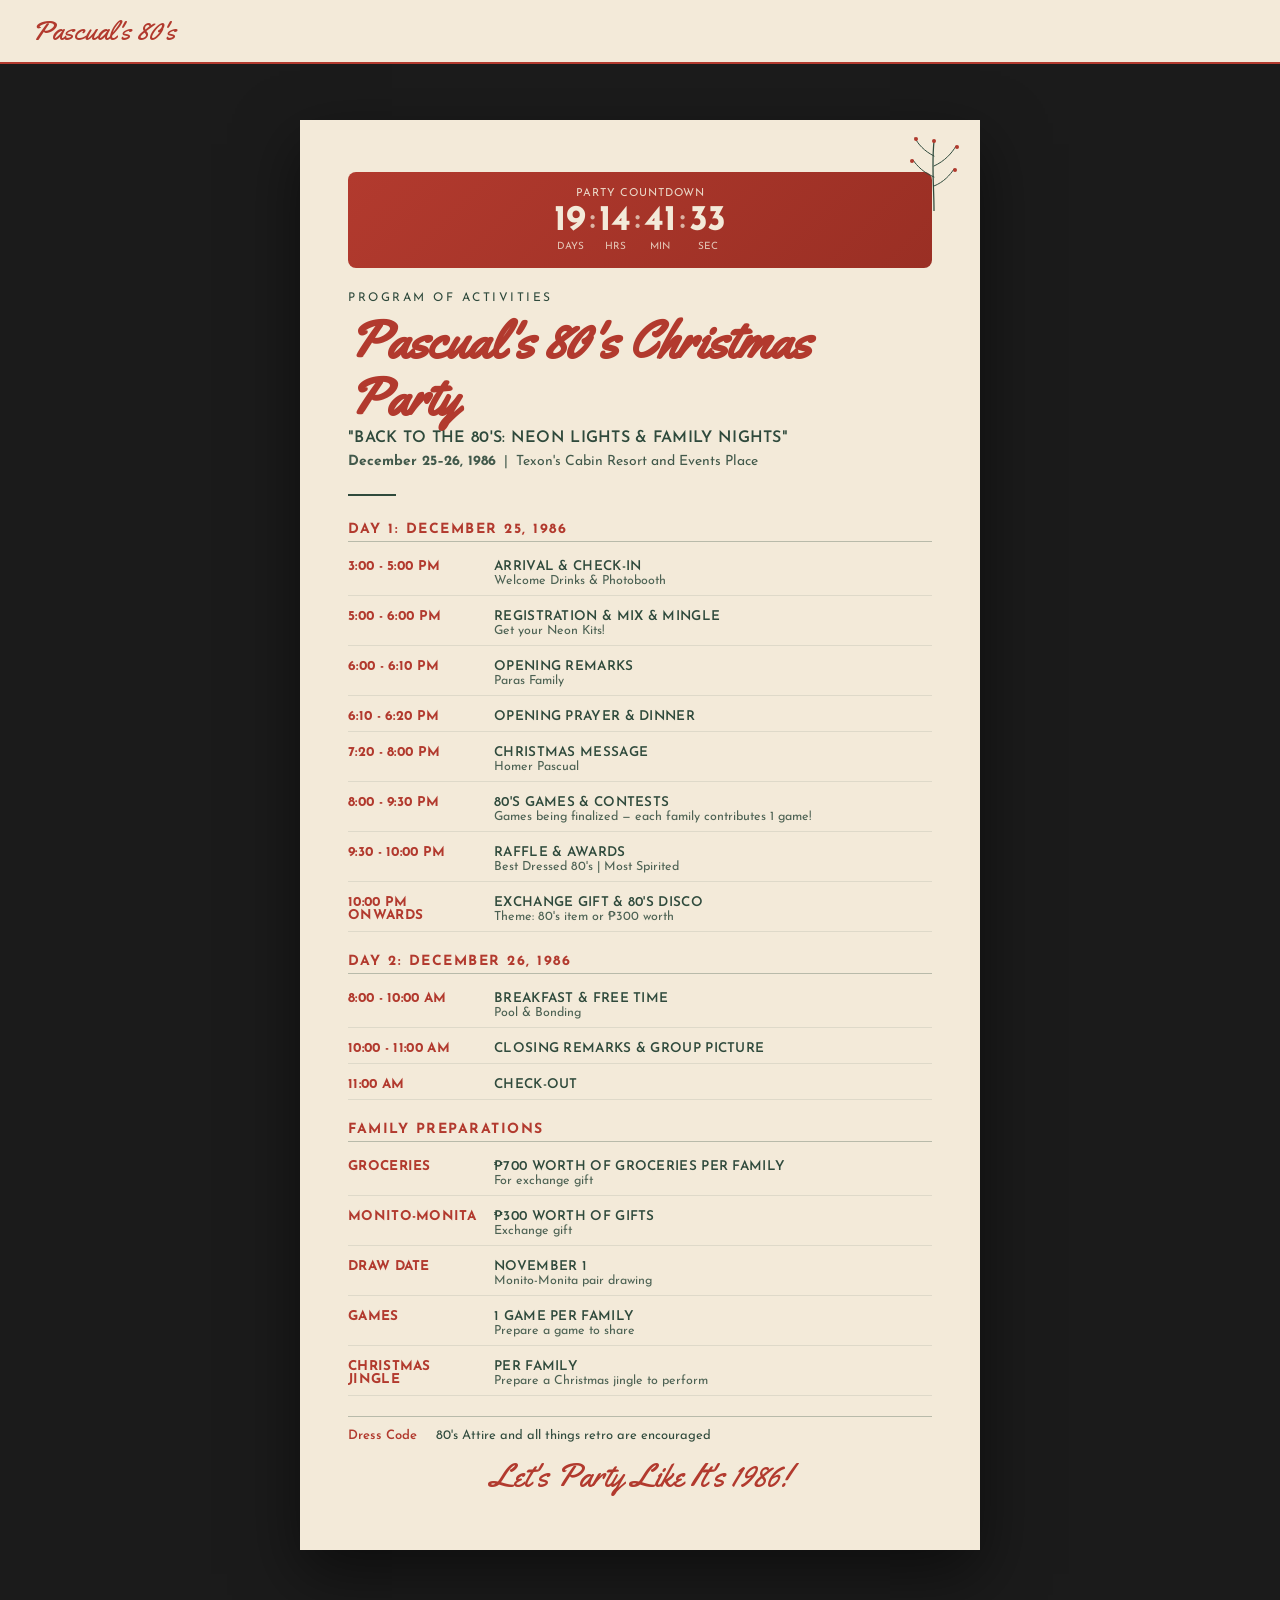
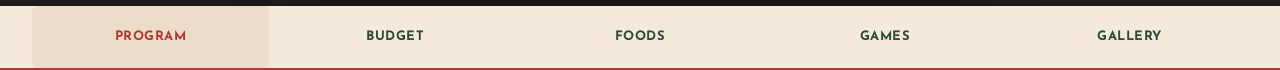
==== commit cc9111fd: "Program: add countdown timer to party day" ====
--- a/index.html
+++ b/index.html
@@ -14,6 +14,32 @@
 
   <main class="page">
     <div class="card">
+      <!-- Countdown Timer -->
+      <div class="countdown">
+        <div class="countdown-label">Party countdown</div>
+        <div class="countdown-timer">
+          <div class="countdown-unit">
+            <span class="countdown-num" id="cd-days">--</span>
+            <span class="countdown-text">days</span>
+          </div>
+          <div class="countdown-sep">:</div>
+          <div class="countdown-unit">
+            <span class="countdown-num" id="cd-hours">--</span>
+            <span class="countdown-text">hrs</span>
+          </div>
+          <div class="countdown-sep">:</div>
+          <div class="countdown-unit">
+            <span class="countdown-num" id="cd-mins">--</span>
+            <span class="countdown-text">min</span>
+          </div>
+          <div class="countdown-sep">:</div>
+          <div class="countdown-unit">
+            <span class="countdown-num" id="cd-secs">--</span>
+            <span class="countdown-text">sec</span>
+          </div>
+        </div>
+      </div>
+
       <!-- Pine Sprig Illustration -->
       <svg class="sprig" viewBox="0 0 120 150" xmlns="http://www.w3.org/2000/svg">
         <path d="M60 150 C60 100 55 60 60 10" fill="none" stroke="#2f4a3c" stroke-width="2.5" stroke-linecap="round"/>
@@ -194,5 +220,32 @@
     <a href="gallery.html" class="tab">Gallery</a>
   </nav>
 
+  <script>
+    (function(){
+      const partyDate = new Date('December 25, 2026 18:00:00').getTime();
+      function update(){
+        const now = new Date().getTime();
+        const diff = partyDate - now;
+        if(diff <= 0){
+          document.getElementById('cd-days').textContent = '🎉';
+          document.getElementById('cd-hours').textContent = 'IT\'S';
+          document.getElementById('cd-mins').textContent = 'PARTY';
+          document.getElementById('cd-secs').textContent = 'TIME';
+          return;
+        }
+        const days = Math.floor(diff / (1000*60*60*24));
+        const hours = Math.floor((diff % (1000*60*60*24)) / (1000*60*60));
+        const mins = Math.floor((diff % (1000*60*60)) / (1000*60));
+        const secs = Math.floor((diff % (1000*60)) / 1000);
+        document.getElementById('cd-days').textContent = String(days).padStart(2,'0');
+        document.getElementById('cd-hours').textContent = String(hours).padStart(2,'0');
+        document.getElementById('cd-mins').textContent = String(mins).padStart(2,'0');
+        document.getElementById('cd-secs').textContent = String(secs).padStart(2,'0');
+      }
+      update();
+      setInterval(update, 1000);
+    })();
+  </script>
+
 </body>
 </html>
--- a/css/style.css
+++ b/css/style.css
@@ -114,7 +114,59 @@
   box-shadow:0 24px 60px rgba(0,0,0,0.5);
 }
 
-/* ── Pine Sprig ── */
+/* ══════════════════════════════════════════
+   COUNTDOWN
+   ══════════════════════════════════════════ */
+.countdown{
+  background:linear-gradient(135deg,var(--red) 0%,#9a2f24 100%);
+  color:var(--cream);
+  padding:14px 16px;
+  border-radius:8px;
+  margin-bottom:16px;
+  text-align:center;
+}
+
+.countdown-label{
+  font-size:10px;
+  text-transform:uppercase;
+  letter-spacing:1px;
+  opacity:0.9;
+  margin-bottom:4px;
+}
+
+.countdown-timer{
+  display:flex;
+  align-items:center;
+  justify-content:center;
+  gap:4px;
+}
+
+.countdown-unit{
+  display:flex;
+  flex-direction:column;
+  align-items:center;
+}
+
+.countdown-num{
+  font-size:28px;
+  font-weight:700;
+  line-height:1;
+}
+
+.countdown-text{
+  font-size:9px;
+  text-transform:uppercase;
+  opacity:0.8;
+  margin-top:2px;
+}
+
+.countdown-sep{
+  font-size:24px;
+  font-weight:700;
+  opacity:0.7;
+  align-self:flex-start;
+  padding-top:2px;
+}
 .sprig{
   position:absolute;
   top:16px;
@@ -761,7 +813,11 @@
     padding:52px 48px;
   }
 
-  .sprig{
+  .countdown{ padding:16px 20px; margin-bottom:24px; }
+  .countdown-label{ font-size:11px; }
+  .countdown-num{ font-size:36px; }
+  .countdown-text{ font-size:10px; }
+  .countdown-sep{ font-size:30px; }
     top:44px;
     right:44px;
     width:110px;
